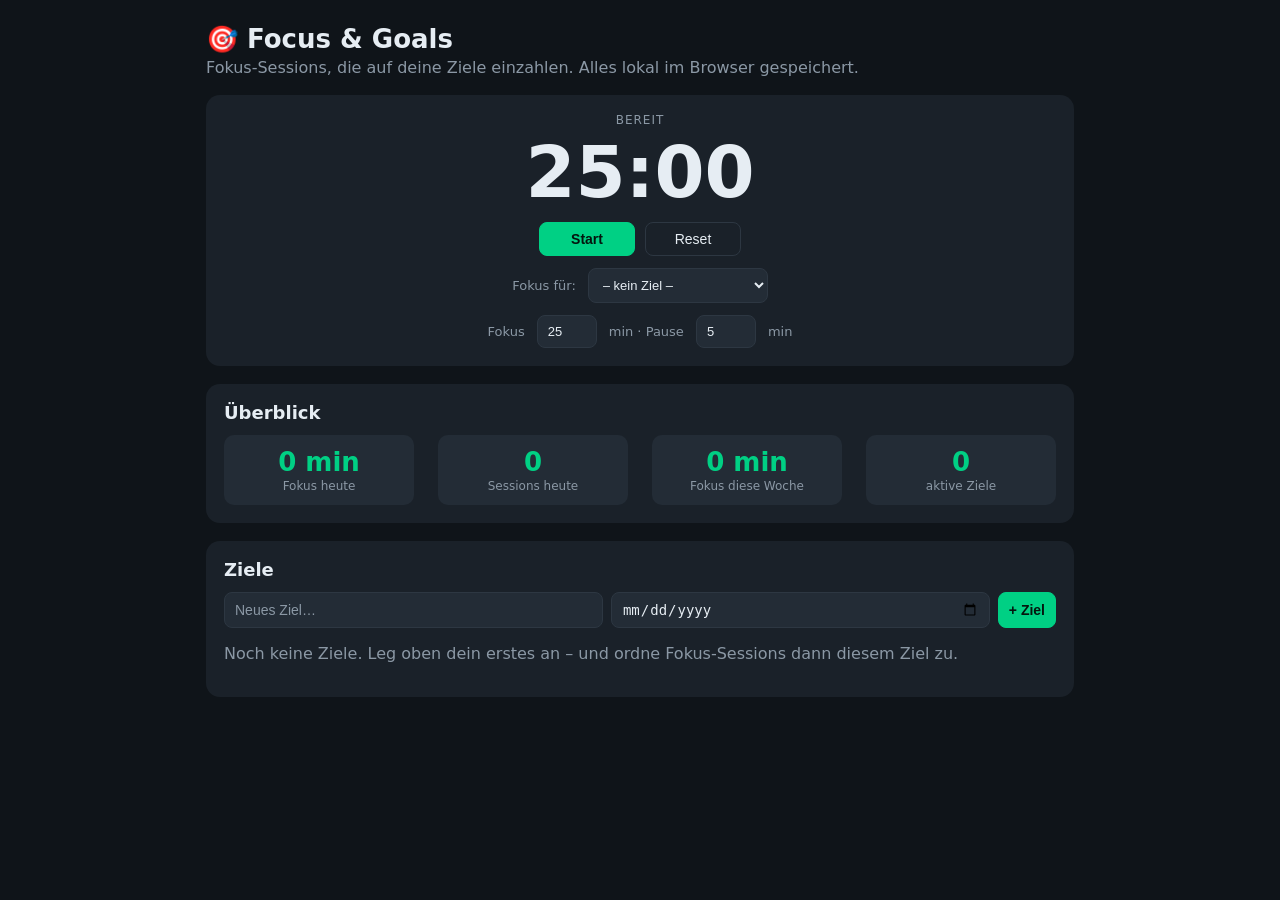
==== vorschau.html @ d1dbfd5f "Focus & Goals v1: Fokus-Timer + Ziele Standalone-Web-App (Vanilla JS, localStorage): - Pomodoro-Foku" ====
<!doctype html>
<html lang="de">
<head>
<meta charset="UTF-8">
<meta name="viewport" content="width=device-width, initial-scale=1.0">
<title>Focus & Goals</title>
<style>
:root {
  --bg: #0f1419;
  --panel: #1a2129;
  --panel2: #232c36;
  --line: #2d3742;
  --text: #e6edf3;
  --muted: #8b98a5;
  --accent: #00d084;
  --accent2: #4aa8ff;
  --warn: #e0b13a;
  --danger: #d65a6e;
}
* { box-sizing: border-box; }
body {
  margin: 0;
  font-family: system-ui, -apple-system, "Segoe UI", Roboto, sans-serif;
  background: var(--bg); color: var(--text);
}
.app { max-width: 900px; margin: 0 auto; padding: 24px 16px 80px; }

header h1 { margin: 0 0 4px; font-size: 26px; }
.sub { color: var(--muted); margin: 0 0 18px; }

section { background: var(--panel); border-radius: 14px; padding: 18px; margin-bottom: 18px; }
h2 { margin: 0 0 12px; font-size: 18px; }
h3 { font-size: 14px; color: var(--muted); margin: 14px 0 6px; }

button, input, select {
  background: var(--panel2); color: var(--text);
  border: 1px solid var(--line); border-radius: 8px; padding: 8px 10px; font-size: 14px;
}
button { cursor: pointer; }
button:hover { border-color: var(--accent); }
button.primary { background: var(--accent); color: #04150e; border-color: var(--accent); font-weight: 600; }
button.ghost { background: transparent; }
button.sm { padding: 4px 8px; font-size: 12px; }
input::placeholder { color: var(--muted); }

/* ---- Focus timer ---- */
.focus { text-align: center; }
.timer-mode { color: var(--muted); text-transform: uppercase; letter-spacing: 1px; font-size: 12px; }
.timer-display { font-size: 72px; font-weight: 700; font-variant-numeric: tabular-nums; line-height: 1.1; margin: 6px 0; }
.timer-display.work { color: var(--accent); }
.timer-display.break { color: var(--accent2); }
.timer-display.idle { color: var(--text); }
.timer-controls { display: flex; gap: 10px; justify-content: center; flex-wrap: wrap; margin: 10px 0 4px; }
.timer-controls button { min-width: 96px; }
.focus-row { display: flex; gap: 12px; justify-content: center; align-items: center; flex-wrap: wrap; margin-top: 12px; color: var(--muted); font-size: 13px; }
.focus-row select, .focus-row input { font-size: 13px; }
.focus-row input.mins { width: 60px; }
.linkgoal select { min-width: 180px; }

.today { display: flex; gap: 24px; flex-wrap: wrap; }
.stat { background: var(--panel2); border-radius: 10px; padding: 12px 16px; flex: 1; min-width: 120px; text-align: center; }
.stat .num { font-size: 26px; font-weight: 700; color: var(--accent); }
.stat .lbl { color: var(--muted); font-size: 12px; margin-top: 2px; }

/* ---- Goals ---- */
.goal { background: var(--panel2); border-radius: 12px; padding: 14px; margin-bottom: 12px; border-left: 4px solid var(--accent); }
.goal.done { opacity: 0.6; }
.goal-head { display: flex; align-items: center; gap: 10px; }
.goal-title { font-size: 16px; font-weight: 600; flex: 1; }
.goal-meta { color: var(--muted); font-size: 12px; }
.goal-actions { display: flex; gap: 6px; flex-wrap: wrap; }
.bar { height: 8px; background: var(--line); border-radius: 5px; overflow: hidden; margin: 10px 0 6px; }
.bar > span { display: block; height: 100%; background: var(--accent); }
.goal-stats { display: flex; gap: 16px; color: var(--muted); font-size: 12px; margin-top: 6px; flex-wrap: wrap; }
.miles { list-style: none; margin: 8px 0 0; padding: 0; }
.miles li { display: flex; align-items: center; gap: 8px; padding: 4px 0; }
.miles li.done span.mt { text-decoration: line-through; color: var(--muted); }
.miles .mt { flex: 1; }
.addrow { display: flex; gap: 8px; flex-wrap: wrap; margin-top: 8px; }
.addrow input { flex: 1; min-width: 140px; }
.due-soon { color: var(--warn); }
.due-over { color: var(--danger); }
.muted { color: var(--muted); }
.flash { animation: flash 0.8s ease 3; }
@keyframes flash { 50% { background: rgba(0,208,132,0.25); } }

</style>
</head>
<body>
<div class="app">
  <header>
    <h1>🎯 Focus &amp; Goals</h1>
    <p class="sub">Fokus-Sessions, die auf deine Ziele einzahlen. Alles lokal im Browser gespeichert.</p>
  </header>
  <section id="focusCard" class="focus"></section>
  <section id="today"></section>
  <section id="goals"></section>
</div>
<script>
/* Focus & Goals – eigenständige App (kein Build/Server nötig, Daten im Browser). */
(function () {
  'use strict'

  // ---------- State ----------
  var KEY = 'focus-goals-v1'
  var state = load()
  function defaults(){ return { settings:{ workMin:25, breakMin:5 }, goals:[], sessions:[] } }
  function load(){
    try{ var r=localStorage.getItem(KEY); if(r){ var s=JSON.parse(r); s.settings=s.settings||{workMin:25,breakMin:5}; s.goals=s.goals||[]; s.sessions=s.sessions||[]; return s } }catch(e){}
    return defaults()
  }
  function save(){ try{ localStorage.setItem(KEY, JSON.stringify(state)) }catch(e){} }
  function uid(){ return Math.random().toString(36).slice(2,9) + (state.sessions.length+state.goals.length) }

  // ---------- Timer-Laufzeit (nicht persistiert) ----------
  var timer = { mode:'idle', remaining:0, running:false, goalId:'', intId:null }

  // ---------- Helpers ----------
  function el(id){ return document.getElementById(id) }
  function esc(s){ return String(s).replace(/[&<>"]/g,function(c){return{'&':'&amp;','<':'&lt;','>':'&gt;','"':'&quot;'}[c]}) }
  function pad(n){ return (n<10?'0':'')+n }
  function fmt(secs){ var m=Math.floor(secs/60), s=secs%60; return pad(m)+':'+pad(s) }
  function startOfWeek(d){ var x=new Date(d); var day=(x.getDay()+6)%7; x.setHours(0,0,0,0); x.setDate(x.getDate()-day); return x.getTime() }
  function isToday(ts){ var d=new Date(); d.setHours(0,0,0,0); return ts>=d.getTime() }
  function isThisWeek(ts){ return ts>=startOfWeek(new Date()) }
  function goalById(id){ return state.goals.find(function(g){return g.id===id}) }

  function goalFocus(goalId){
    var min=0, count=0
    state.sessions.forEach(function(s){ if(s.goalId===goalId){ min+=s.min; count++ } })
    return { min:min, count:count }
  }
  function totalMin(filterFn){ var m=0; state.sessions.forEach(function(s){ if(filterFn(s.ts)) m+=s.min }); return m }
  function sessionsCount(filterFn){ var c=0; state.sessions.forEach(function(s){ if(filterFn(s.ts)) c++ }); return c }
  function goalProgress(g){
    if(g.status==='done') return 100
    if(!g.milestones || !g.milestones.length) return 0
    var done=g.milestones.filter(function(m){return m.done}).length
    return Math.round(done/g.milestones.length*100)
  }
  function humanMin(min){
    if(min<60) return min+' min'
    var h=Math.floor(min/60), m=min%60
    return h+' h'+(m?' '+m+' min':'')
  }

  // ---------- Timer-Logik ----------
  function beep(){
    try{
      var ctx=new (window.AudioContext||window.webkitAudioContext)()
      var o=ctx.createOscillator(), g=ctx.createGain()
      o.connect(g); g.connect(ctx.destination)
      o.type='sine'; o.frequency.value=660; g.gain.value=0.15
      o.start(); o.stop(ctx.currentTime+0.25)
    }catch(e){}
  }
  function tick(){
    if(timer.remaining>0){ timer.remaining--; renderTimer(); return }
    // 0 erreicht
    stopInterval()
    if(timer.mode==='work'){
      logSession()
      beep()
      flash(el('focusCard'))
      timer.mode='break'; timer.remaining=state.settings.breakMin*60; timer.running=false
    } else if(timer.mode==='break'){
      beep()
      timer.mode='idle'; timer.remaining=0; timer.running=false
    }
    renderTimer(); renderToday(); renderGoals(); setTitle()
  }
  function stopInterval(){ if(timer.intId){ clearInterval(timer.intId); timer.intId=null } }
  function startTimer(){
    if(timer.mode==='idle'){ timer.mode='work'; timer.remaining=state.settings.workMin*60 }
    timer.running=true
    stopInterval(); timer.intId=setInterval(tick,1000)
    renderTimer(); setTitle()
  }
  function pauseTimer(){ timer.running=false; stopInterval(); renderTimer(); setTitle() }
  function resetTimer(){ stopInterval(); timer.mode='idle'; timer.remaining=0; timer.running=false; renderTimer(); setTitle() }
  function startBreak(){ timer.mode='break'; timer.remaining=state.settings.breakMin*60; startTimer() }
  function logSession(){
    state.sessions.push({ id:uid(), ts:Date.now(), min:state.settings.workMin, goalId:timer.goalId||'' })
    save()
  }
  function setTitle(){
    if(timer.running && timer.remaining>0){ document.title=fmt(timer.remaining)+' · '+(timer.mode==='work'?'Fokus':'Pause') }
    else document.title='Focus & Goals'
  }
  function flash(node){ if(!node)return; node.classList.remove('flash'); void node.offsetWidth; node.classList.add('flash') }

  // ---------- Rendering ----------
  function render(){ renderTimer(); renderToday(); renderGoals() }

  function renderTimer(){
    var box=el('focusCard')
    var disp = timer.mode==='idle' ? fmt(state.settings.workMin*60) : fmt(timer.remaining)
    var modeLabel = timer.mode==='work' ? 'Fokus läuft' : timer.mode==='break' ? 'Pause' : 'Bereit'
    var activeGoals = state.goals.filter(function(g){return g.status!=='done'})
    var h=''
    h+='<div class="timer-mode">'+esc(modeLabel)+'</div>'
    h+='<div class="timer-display '+timer.mode+'">'+disp+'</div>'
    h+='<div class="timer-controls">'
    if(!timer.running) h+='<button id="tStart" class="primary">'+(timer.mode==='idle'?'Start':'Weiter')+'</button>'
    else h+='<button id="tPause">Pause</button>'
    if(timer.mode==='break' && !timer.running) h+='<button id="tBreak">Pause starten</button>'
    h+='<button id="tReset" class="ghost">Reset</button>'
    h+='</div>'
    h+='<div class="focus-row linkgoal">Fokus für: <select id="tGoal"><option value="">– kein Ziel –</option>'
    activeGoals.forEach(function(g){ h+='<option value="'+g.id+'"'+(g.id===timer.goalId?' selected':'')+'>'+esc(g.title)+'</option>' })
    h+='</select></div>'
    h+='<div class="focus-row">Fokus <input class="mins" id="sWork" type="number" min="1" max="180" value="'+state.settings.workMin+'"> min · '
    h+='Pause <input class="mins" id="sBreak" type="number" min="1" max="60" value="'+state.settings.breakMin+'"> min</div>'
    box.innerHTML=h

    if(el('tStart')) el('tStart').onclick=startTimer
    if(el('tPause')) el('tPause').onclick=pauseTimer
    if(el('tBreak')) el('tBreak').onclick=startBreak
    el('tReset').onclick=resetTimer
    el('tGoal').onchange=function(){ timer.goalId=this.value }
    el('sWork').onchange=function(){ var v=Math.max(1,Math.min(180,+this.value||25)); state.settings.workMin=v; save(); if(timer.mode==='idle')renderTimer() }
    el('sBreak').onchange=function(){ var v=Math.max(1,Math.min(60,+this.value||5)); state.settings.breakMin=v; save() }
  }

  function renderToday(){
    var tMin=totalMin(isToday), tCnt=sessionsCount(isToday), wMin=totalMin(isThisWeek)
    el('today').innerHTML=
      '<h2>Überblick</h2><div class="today">'
      +'<div class="stat"><div class="num">'+humanMin(tMin)+'</div><div class="lbl">Fokus heute</div></div>'
      +'<div class="stat"><div class="num">'+tCnt+'</div><div class="lbl">Sessions heute</div></div>'
      +'<div class="stat"><div class="num">'+humanMin(wMin)+'</div><div class="lbl">Fokus diese Woche</div></div>'
      +'<div class="stat"><div class="num">'+state.goals.filter(function(g){return g.status!=="done"}).length+'</div><div class="lbl">aktive Ziele</div></div>'
      +'</div>'
  }

  function dueLabel(due){
    if(!due) return ''
    var d=new Date(due+'T00:00:00'), now=new Date(); now.setHours(0,0,0,0)
    var days=Math.round((d-now)/86400000)
    var cls = days<0?'due-over' : days<=7?'due-soon' : 'muted'
    var txt = days<0?('überfällig ('+(-days)+' T)') : days===0?'heute fällig' : days===1?'morgen fällig' : ('in '+days+' Tagen')
    return ' · <span class="'+cls+'">📅 '+esc(d.toLocaleDateString('de'))+' ('+txt+')</span>'
  }

  function renderGoals(){
    var box=el('goals')
    var h='<h2>Ziele</h2>'
    // Neues Ziel
    h+='<div class="addrow">'
      +'<input id="ngTitle" placeholder="Neues Ziel…">'
      +'<input id="ngDue" type="date" title="Zieldatum (optional)">'
      +'<button id="ngAdd" class="primary">+ Ziel</button></div>'

    var active=state.goals.filter(function(g){return g.status!=='done'})
    var done=state.goals.filter(function(g){return g.status==='done'})

    if(!state.goals.length) h+='<p class="muted">Noch keine Ziele. Leg oben dein erstes an – und ordne Fokus-Sessions dann diesem Ziel zu.</p>'

    active.forEach(function(g){ h+=goalHtml(g) })
    if(done.length){ h+='<h3>Erledigt</h3>'; done.forEach(function(g){ h+=goalHtml(g) }) }
    box.innerHTML=h

    el('ngAdd').onclick=function(){
      var t=el('ngTitle').value.trim(); if(!t)return
      state.goals.push({ id:uid(), title:t, due:el('ngDue').value||'', color:'', milestones:[], status:'active', created:Date.now() })
      save(); renderGoals(); renderTimer()
    }
    el('ngTitle').onkeydown=function(e){ if(e.key==='Enter') el('ngAdd').click() }

    box.querySelectorAll('[data-act]').forEach(function(btn){
      btn.onclick=function(){ goalAction(btn.getAttribute('data-act'), btn.getAttribute('data-id'), btn) }
    })
    box.querySelectorAll('[data-mtoggle]').forEach(function(cb){
      cb.onclick=function(){ var gid=cb.getAttribute('data-gid'), mid=cb.getAttribute('data-mtoggle')
        var g=goalById(gid), m=g.milestones.find(function(x){return x.id===mid}); m.done=!m.done; save(); renderGoals() }
    })
    box.querySelectorAll('[data-maddbtn]').forEach(function(btn){
      btn.onclick=function(){ addMilestone(btn.getAttribute('data-maddbtn')) }
    })
    box.querySelectorAll('[data-maddinput]').forEach(function(inp){
      inp.onkeydown=function(e){ if(e.key==='Enter') addMilestone(inp.getAttribute('data-maddinput')) }
    })
  }

  function goalHtml(g){
    var p=goalProgress(g), f=goalFocus(g.id)
    var h='<div class="goal'+(g.status==='done'?' done':'')+'">'
    h+='<div class="goal-head"><div class="goal-title">'+esc(g.title)+'</div>'
      +'<div class="goal-actions">'
    if(g.status!=='done') h+='<button class="sm" data-act="complete" data-id="'+g.id+'">✓ erledigt</button>'
    else h+='<button class="sm" data-act="reopen" data-id="'+g.id+'">↺ öffnen</button>'
    h+='<button class="sm ghost" data-act="delete" data-id="'+g.id+'">🗑</button>'
    h+='</div></div>'
    h+='<div class="goal-meta">'+p+'% '+dueLabel(g.due)+'</div>'
    h+='<div class="bar"><span style="width:'+p+'%"></span></div>'
    h+='<div class="goal-stats"><span>⏱ '+humanMin(f.min)+' Fokus</span><span>▶ '+f.count+' Sessions</span></div>'
    // Meilensteine
    if(g.milestones && g.milestones.length){
      h+='<ul class="miles">'
      g.milestones.forEach(function(m){
        h+='<li class="'+(m.done?'done':'')+'"><input type="checkbox" data-gid="'+g.id+'" data-mtoggle="'+m.id+'"'+(m.done?' checked':'')+'><span class="mt">'+esc(m.text)+'</span></li>'
      })
      h+='</ul>'
    }
    if(g.status!=='done'){
      h+='<div class="addrow"><input data-maddinput="'+g.id+'" placeholder="Meilenstein hinzufügen…"><button class="sm" data-maddbtn="'+g.id+'">+ Schritt</button></div>'
    }
    h+='</div>'
    return h
  }

  function addMilestone(gid){
    var inp=document.querySelector('[data-maddinput="'+gid+'"]')
    var t=inp.value.trim(); if(!t)return
    goalById(gid).milestones.push({ id:uid(), text:t, done:false })
    save(); renderGoals()
  }

  function goalAction(act, id, btn){
    var g=goalById(id)
    if(act==='complete'){ g.status='done'; save(); renderGoals(); renderToday(); renderTimer() }
    else if(act==='reopen'){ g.status='active'; save(); renderGoals(); renderToday(); renderTimer() }
    else if(act==='delete'){
      if(confirm('Ziel „'+g.title+'" wirklich löschen? (Fokus-Sessions bleiben erhalten, aber ohne Ziel-Zuordnung.)')){
        state.sessions.forEach(function(s){ if(s.goalId===id) s.goalId='' })
        state.goals=state.goals.filter(function(x){return x.id!==id})
        save(); renderGoals(); renderToday(); renderTimer()
      }
    }
  }

  // ---------- Init ----------
  function init(){ render(); setTitle() }
  init()
})()

</script>
</body>
</html>
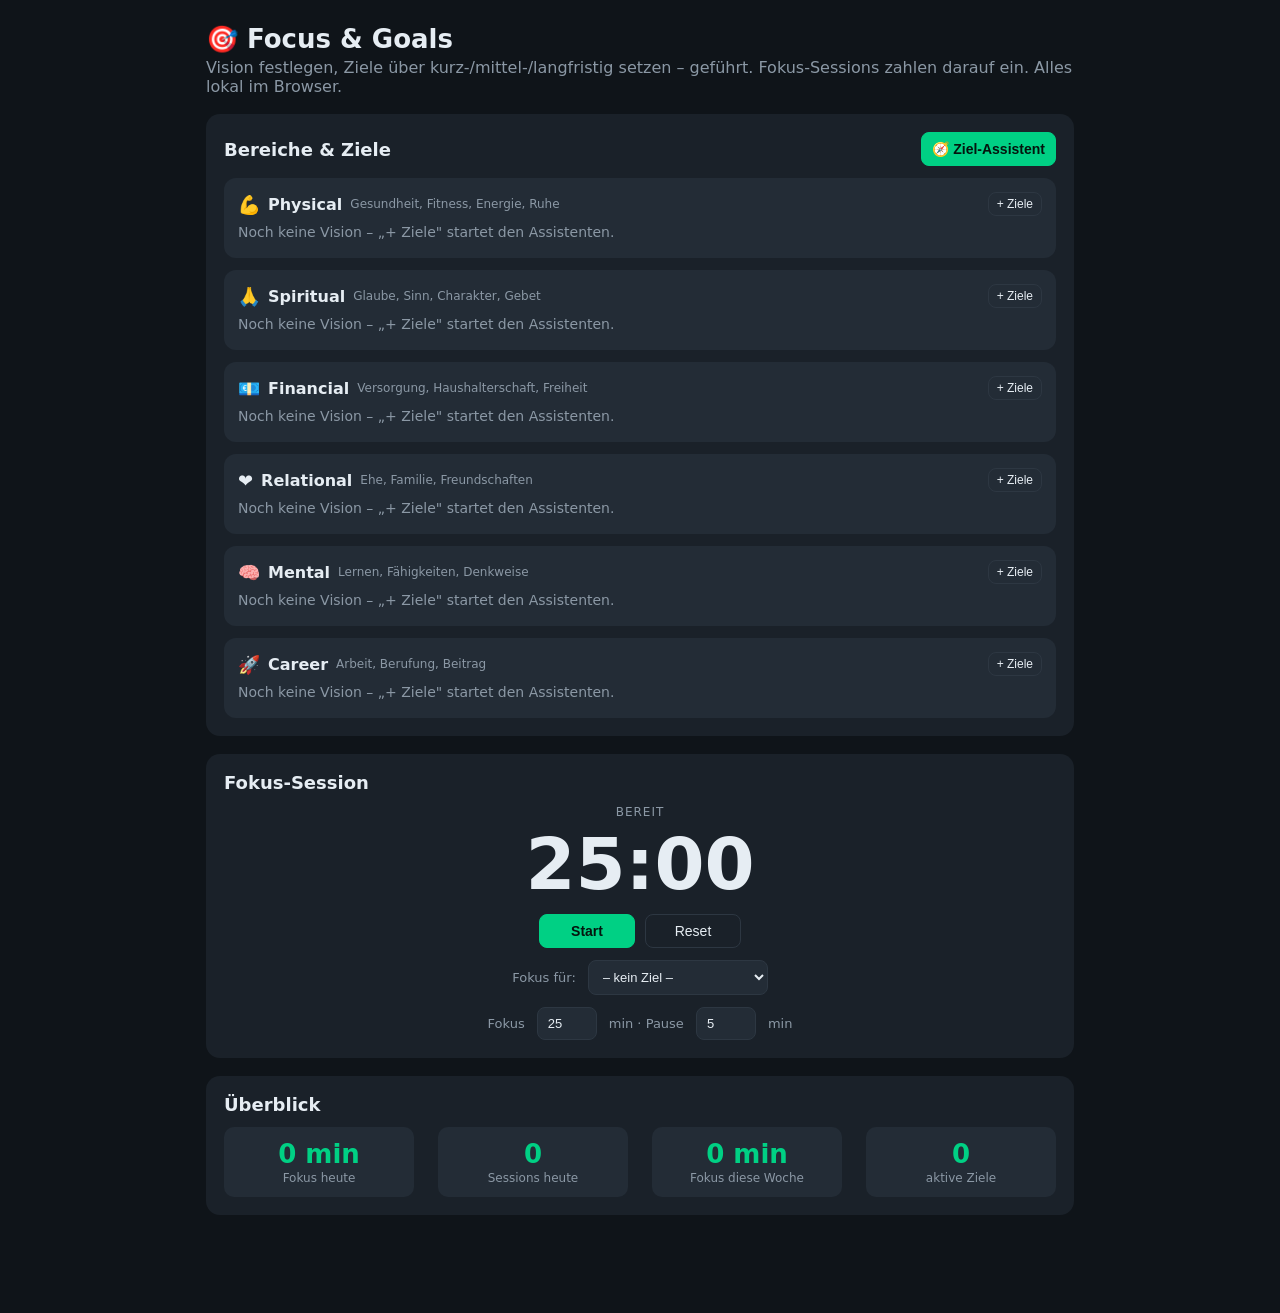
==== commit a4a0626e: "Geführter Ziel-Assistent: Vision -> Ziele über 3 Horizonte Kernredesign nach "FULL FOCUS"-Philosophi" ====
--- a/vorschau.html
+++ b/vorschau.html
@@ -84,253 +84,350 @@
 .flash { animation: flash 0.8s ease 3; }
 @keyframes flash { 50% { background: rgba(0,208,132,0.25); } }
 
+.small { font-size: 12px; }
+textarea { width: 100%; background: var(--panel2); color: var(--text); border: 1px solid var(--line); border-radius: 8px; padding: 10px; font: inherit; resize: vertical; }
+label.fld { display: block; margin: 10px 0; font-size: 13px; color: var(--muted); }
+label.fld input { display: block; width: 100%; margin-top: 4px; }
+
+/* Areas overview */
+.areas-head { display: flex; align-items: center; justify-content: space-between; gap: 10px; }
+.areas-head h2 { margin: 0; }
+.area { background: var(--panel2); border-radius: 12px; padding: 14px; margin-top: 12px; }
+.area-h { display: flex; align-items: center; gap: 8px; flex-wrap: wrap; }
+.ai { font-size: 18px; }
+.vision { margin: 8px 0 4px; font-size: 14px; }
+.hz { margin-top: 10px; }
+.hz-lbl { font-size: 12px; text-transform: uppercase; letter-spacing: .5px; color: var(--accent2); margin-bottom: 4px; }
+.hz-lbl.muted { color: var(--muted); }
+
+.season { background: linear-gradient(135deg, rgba(0,208,132,0.18), rgba(74,168,255,0.12)); border: 1px solid var(--accent); border-radius: 12px; padding: 12px 16px; margin: 12px 0; }
+.season-lbl { color: var(--accent); font-weight: 700; font-size: 13px; }
+.season-goal { font-size: 18px; font-weight: 700; margin: 2px 0; }
+
+.goal { background: var(--panel); border-radius: 10px; padding: 12px; margin-bottom: 8px; border-left: 4px solid var(--line); }
+.goal.season-pri { border-left-color: var(--accent); }
+.goal.done { opacity: 0.55; }
+.goal-head { display: flex; align-items: center; gap: 8px; }
+.goal-title { font-size: 15px; font-weight: 600; flex: 1; }
+.goal-actions { display: flex; gap: 4px; }
+.goal-meta { color: var(--muted); font-size: 12px; margin-top: 4px; display: flex; gap: 8px; flex-wrap: wrap; }
+.bar { height: 7px; background: var(--line); border-radius: 5px; overflow: hidden; margin: 8px 0 4px; }
+.bar > span { display: block; height: 100%; background: var(--accent); }
+.goal-stats { display: flex; gap: 14px; color: var(--muted); font-size: 12px; }
+.miles { list-style: none; margin: 8px 0 0; padding: 0; }
+.miles li { display: flex; align-items: center; gap: 8px; padding: 3px 0; }
+.miles li.done .mt { text-decoration: line-through; color: var(--muted); }
+.miles .mt { flex: 1; }
+.addrow { display: flex; gap: 8px; margin-top: 8px; }
+.addrow input { flex: 1; }
+.due-soon { color: var(--warn); } .due-over { color: var(--danger); }
+
+/* Wizard */
+.wiz-top { display: flex; justify-content: space-between; align-items: center; margin-bottom: 6px; }
+.wiz-prog { color: var(--muted); font-size: 12px; }
+.area-pick { display: grid; grid-template-columns: repeat(auto-fit, minmax(150px,1fr)); gap: 10px; margin-top: 12px; }
+.area-btn { display: flex; flex-direction: column; align-items: flex-start; gap: 2px; padding: 14px; text-align: left; }
+.area-btn .ai { font-size: 22px; }
+.area-btn small { color: var(--muted); font-weight: 400; }
+.wiz-nav { display: flex; justify-content: space-between; gap: 10px; margin-top: 16px; }
+.wiz-nav button:only-child { margin-left: auto; }
+.review { margin: 8px 0 0; padding-left: 18px; line-height: 1.7; }
+
 </style>
 </head>
 <body>
 <div class="app">
   <header>
     <h1>🎯 Focus &amp; Goals</h1>
-    <p class="sub">Fokus-Sessions, die auf deine Ziele einzahlen. Alles lokal im Browser gespeichert.</p>
+    <p class="sub">Vision festlegen, Ziele über kurz-/mittel-/langfristig setzen – geführt. Fokus-Sessions zahlen darauf ein. Alles lokal im Browser.</p>
   </header>
-  <section id="focusCard" class="focus"></section>
-  <section id="today"></section>
-  <section id="goals"></section>
+  <section id="wizard" style="display:none"></section>
+  <section id="areas"></section>
+  <section id="focusCard"></section>
+  <section id="overview"></section>
 </div>
 <script>
-/* Focus & Goals – eigenständige App (kein Build/Server nötig, Daten im Browser). */
+/* Focus & Goals – geführter Ziel-Assistent (Vision → Ziele über 3 Horizonte).
+   Vanilla JS, alles lokal im Browser. */
 (function () {
   'use strict'
 
+  // ---------- Bereiche (aus "FULL FOCUS") ----------
+  var SEED_AREAS = [
+    { id:'physical',  name:'Physical',   desc:'Gesundheit, Fitness, Energie, Ruhe' },
+    { id:'spiritual', name:'Spiritual',  desc:'Glaube, Sinn, Charakter, Gebet' },
+    { id:'financial', name:'Financial',  desc:'Versorgung, Haushalterschaft, Freiheit' },
+    { id:'relational',name:'Relational', desc:'Ehe, Familie, Freundschaften' },
+    { id:'mental',    name:'Mental',     desc:'Lernen, Fähigkeiten, Denkweise' },
+    { id:'career',    name:'Career',     desc:'Arbeit, Berufung, Beitrag' },
+  ]
+  var AREA_ICON = { physical:'💪', spiritual:'🙏', financial:'💶', relational:'❤️', mental:'🧠', career:'🚀' }
+
+  // ---------- Zeithorizonte (Goal = Vision + Timeline) ----------
+  var HORIZONS = [
+    { key:'long',  label:'Langfristig',   span:'~1 Jahr',
+      q:'Dein 1-Jahres-Ziel', hint:'Die Vision mit Zeitachse: Was willst du in rund einem Jahr erreicht haben? Mach es SMART – konkret und messbar.' },
+    { key:'mid',   label:'Mittelfristig', span:'1–3 Monate',
+      q:'Dein 1–3-Monats-Ziel', hint:'Welcher Meilenstein in 1–3 Monaten bringt dich dem Jahresziel spürbar näher?' },
+    { key:'short', label:'Kurzfristig',   span:'1–2 Wochen',
+      q:'Dein 1–2-Wochen-Ziel', hint:'Was ist der nächste konkrete Schritt für die nächsten 1–2 Wochen?' },
+  ]
+  function horizon(key){ return HORIZONS.find(function(h){return h.key===key}) }
+
   // ---------- State ----------
-  var KEY = 'focus-goals-v1'
+  var KEY = 'focus-goals-v2'
   var state = load()
-  function defaults(){ return { settings:{ workMin:25, breakMin:5 }, goals:[], sessions:[] } }
+  function defaults(){
+    return { settings:{workMin:25,breakMin:5}, areas:SEED_AREAS.map(function(a){return {id:a.id,name:a.name,desc:a.desc,vision:''}}), goals:[], sessions:[] }
+  }
   function load(){
-    try{ var r=localStorage.getItem(KEY); if(r){ var s=JSON.parse(r); s.settings=s.settings||{workMin:25,breakMin:5}; s.goals=s.goals||[]; s.sessions=s.sessions||[]; return s } }catch(e){}
+    try{ var r=localStorage.getItem(KEY); if(r){ var s=JSON.parse(r); s.settings=s.settings||{workMin:25,breakMin:5}; s.areas=s.areas||defaults().areas; s.goals=s.goals||[]; s.sessions=s.sessions||[]; return s } }catch(e){}
     return defaults()
   }
   function save(){ try{ localStorage.setItem(KEY, JSON.stringify(state)) }catch(e){} }
-  function uid(){ return Math.random().toString(36).slice(2,9) + (state.sessions.length+state.goals.length) }
-
-  // ---------- Timer-Laufzeit (nicht persistiert) ----------
+  function uid(){ return Math.random().toString(36).slice(2,9)+(state.goals.length+state.sessions.length) }
+
+  // ---------- UI-Runtime (nicht persistiert) ----------
   var timer = { mode:'idle', remaining:0, running:false, goalId:'', intId:null }
+  var wiz = { open:false, step:0, areaId:'', draft:null }
+  var WSTEPS = ['area','vision','long','mid','short','done']
 
   // ---------- Helpers ----------
   function el(id){ return document.getElementById(id) }
   function esc(s){ return String(s).replace(/[&<>"]/g,function(c){return{'&':'&amp;','<':'&lt;','>':'&gt;','"':'&quot;'}[c]}) }
   function pad(n){ return (n<10?'0':'')+n }
-  function fmt(secs){ var m=Math.floor(secs/60), s=secs%60; return pad(m)+':'+pad(s) }
+  function fmt(secs){ return pad(Math.floor(secs/60))+':'+pad(secs%60) }
+  function ymd(d){ return d.getFullYear()+'-'+pad(d.getMonth()+1)+'-'+pad(d.getDate()) }
+  function addDays(n){ var d=new Date(); d.setDate(d.getDate()+n); return ymd(d) }
+  function addMonths(n){ var d=new Date(); d.setMonth(d.getMonth()+n); return ymd(d) }
+  function addYears(n){ var d=new Date(); d.setFullYear(d.getFullYear()+n); return ymd(d) }
+  function defDeadline(key){ return key==='long'?addYears(1):key==='mid'?addMonths(2):addDays(14) }
   function startOfWeek(d){ var x=new Date(d); var day=(x.getDay()+6)%7; x.setHours(0,0,0,0); x.setDate(x.getDate()-day); return x.getTime() }
   function isToday(ts){ var d=new Date(); d.setHours(0,0,0,0); return ts>=d.getTime() }
   function isThisWeek(ts){ return ts>=startOfWeek(new Date()) }
+  function areaById(id){ return state.areas.find(function(a){return a.id===id}) }
   function goalById(id){ return state.goals.find(function(g){return g.id===id}) }
-
-  function goalFocus(goalId){
-    var min=0, count=0
-    state.sessions.forEach(function(s){ if(s.goalId===goalId){ min+=s.min; count++ } })
-    return { min:min, count:count }
-  }
-  function totalMin(filterFn){ var m=0; state.sessions.forEach(function(s){ if(filterFn(s.ts)) m+=s.min }); return m }
-  function sessionsCount(filterFn){ var c=0; state.sessions.forEach(function(s){ if(filterFn(s.ts)) c++ }); return c }
-  function goalProgress(g){
-    if(g.status==='done') return 100
-    if(!g.milestones || !g.milestones.length) return 0
-    var done=g.milestones.filter(function(m){return m.done}).length
-    return Math.round(done/g.milestones.length*100)
-  }
-  function humanMin(min){
-    if(min<60) return min+' min'
-    var h=Math.floor(min/60), m=min%60
-    return h+' h'+(m?' '+m+' min':'')
-  }
-
-  // ---------- Timer-Logik ----------
-  function beep(){
-    try{
-      var ctx=new (window.AudioContext||window.webkitAudioContext)()
-      var o=ctx.createOscillator(), g=ctx.createGain()
-      o.connect(g); g.connect(ctx.destination)
-      o.type='sine'; o.frequency.value=660; g.gain.value=0.15
-      o.start(); o.stop(ctx.currentTime+0.25)
-    }catch(e){}
-  }
+  function goalsOfArea(id){ return state.goals.filter(function(g){return g.areaId===id}) }
+  function goalFocus(id){ var min=0,c=0; state.sessions.forEach(function(s){ if(s.goalId===id){min+=s.min;c++} }); return {min:min,count:c} }
+  function totalMin(f){ var m=0; state.sessions.forEach(function(s){ if(f(s.ts)) m+=s.min }); return m }
+  function sessCount(f){ var c=0; state.sessions.forEach(function(s){ if(f(s.ts)) c++ }); return c }
+  function humanMin(min){ if(min<60)return min+' min'; var h=Math.floor(min/60),m=min%60; return h+' h'+(m?' '+m+' min':'') }
+  function goalProgress(g){ if(g.status==='done')return 100; if(!g.milestones||!g.milestones.length)return 0; return Math.round(g.milestones.filter(function(m){return m.done}).length/g.milestones.length*100) }
+  function seasonGoal(){ return state.goals.find(function(g){return g.seasonPriority && g.status!=='done'}) }
+
+  // ---------- Timer ----------
+  function beep(){ try{ var c=new (window.AudioContext||window.webkitAudioContext)(),o=c.createOscillator(),g=c.createGain(); o.connect(g);g.connect(c.destination); o.type='sine';o.frequency.value=660;g.gain.value=0.15;o.start();o.stop(c.currentTime+0.25) }catch(e){} }
+  function stopInt(){ if(timer.intId){clearInterval(timer.intId);timer.intId=null} }
   function tick(){
     if(timer.remaining>0){ timer.remaining--; renderTimer(); return }
-    // 0 erreicht
-    stopInterval()
-    if(timer.mode==='work'){
-      logSession()
-      beep()
-      flash(el('focusCard'))
-      timer.mode='break'; timer.remaining=state.settings.breakMin*60; timer.running=false
-    } else if(timer.mode==='break'){
-      beep()
-      timer.mode='idle'; timer.remaining=0; timer.running=false
-    }
-    renderTimer(); renderToday(); renderGoals(); setTitle()
-  }
-  function stopInterval(){ if(timer.intId){ clearInterval(timer.intId); timer.intId=null } }
-  function startTimer(){
-    if(timer.mode==='idle'){ timer.mode='work'; timer.remaining=state.settings.workMin*60 }
-    timer.running=true
-    stopInterval(); timer.intId=setInterval(tick,1000)
-    renderTimer(); setTitle()
-  }
-  function pauseTimer(){ timer.running=false; stopInterval(); renderTimer(); setTitle() }
-  function resetTimer(){ stopInterval(); timer.mode='idle'; timer.remaining=0; timer.running=false; renderTimer(); setTitle() }
+    stopInt()
+    if(timer.mode==='work'){ logSession(); beep(); flash(el('focusCard')); timer.mode='break'; timer.remaining=state.settings.breakMin*60; timer.running=false }
+    else if(timer.mode==='break'){ beep(); timer.mode='idle'; timer.remaining=0; timer.running=false }
+    renderTimer(); renderOverview(); renderAreas(); setTitle()
+  }
+  function startTimer(){ if(timer.mode==='idle'){timer.mode='work';timer.remaining=state.settings.workMin*60} timer.running=true; stopInt(); timer.intId=setInterval(tick,1000); renderTimer(); setTitle() }
+  function pauseTimer(){ timer.running=false; stopInt(); renderTimer(); setTitle() }
+  function resetTimer(){ stopInt(); timer.mode='idle'; timer.remaining=0; timer.running=false; renderTimer(); setTitle() }
   function startBreak(){ timer.mode='break'; timer.remaining=state.settings.breakMin*60; startTimer() }
-  function logSession(){
-    state.sessions.push({ id:uid(), ts:Date.now(), min:state.settings.workMin, goalId:timer.goalId||'' })
-    save()
-  }
-  function setTitle(){
-    if(timer.running && timer.remaining>0){ document.title=fmt(timer.remaining)+' · '+(timer.mode==='work'?'Fokus':'Pause') }
-    else document.title='Focus & Goals'
-  }
-  function flash(node){ if(!node)return; node.classList.remove('flash'); void node.offsetWidth; node.classList.add('flash') }
-
-  // ---------- Rendering ----------
-  function render(){ renderTimer(); renderToday(); renderGoals() }
-
+  function logSession(){ state.sessions.push({id:uid(),ts:Date.now(),min:state.settings.workMin,goalId:timer.goalId||''}); save() }
+  function setTitle(){ document.title = (timer.running&&timer.remaining>0) ? fmt(timer.remaining)+' · '+(timer.mode==='work'?'Fokus':'Pause') : 'Focus & Goals' }
+  function flash(n){ if(!n)return; n.classList.remove('flash'); void n.offsetWidth; n.classList.add('flash') }
+
+  // ---------- Render: Timer + Overview ----------
   function renderTimer(){
-    var box=el('focusCard')
-    var disp = timer.mode==='idle' ? fmt(state.settings.workMin*60) : fmt(timer.remaining)
-    var modeLabel = timer.mode==='work' ? 'Fokus läuft' : timer.mode==='break' ? 'Pause' : 'Bereit'
-    var activeGoals = state.goals.filter(function(g){return g.status!=='done'})
-    var h=''
-    h+='<div class="timer-mode">'+esc(modeLabel)+'</div>'
-    h+='<div class="timer-display '+timer.mode+'">'+disp+'</div>'
+    var disp = timer.mode==='idle'?fmt(state.settings.workMin*60):fmt(timer.remaining)
+    var modeLabel = timer.mode==='work'?'Fokus läuft':timer.mode==='break'?'Pause':'Bereit'
+    var active = state.goals.filter(function(g){return g.status!=='done'})
+    var h='<h2>Fokus-Session</h2>'
+    h+='<div class="focus"><div class="timer-mode">'+esc(modeLabel)+'</div><div class="timer-display '+timer.mode+'">'+disp+'</div>'
     h+='<div class="timer-controls">'
-    if(!timer.running) h+='<button id="tStart" class="primary">'+(timer.mode==='idle'?'Start':'Weiter')+'</button>'
-    else h+='<button id="tPause">Pause</button>'
-    if(timer.mode==='break' && !timer.running) h+='<button id="tBreak">Pause starten</button>'
-    h+='<button id="tReset" class="ghost">Reset</button>'
-    h+='</div>'
+    h+= !timer.running ? '<button id="tStart" class="primary">'+(timer.mode==='idle'?'Start':'Weiter')+'</button>' : '<button id="tPause">Pause</button>'
+    if(timer.mode==='break'&&!timer.running) h+='<button id="tBreak">Pause starten</button>'
+    h+='<button id="tReset" class="ghost">Reset</button></div>'
     h+='<div class="focus-row linkgoal">Fokus für: <select id="tGoal"><option value="">– kein Ziel –</option>'
-    activeGoals.forEach(function(g){ h+='<option value="'+g.id+'"'+(g.id===timer.goalId?' selected':'')+'>'+esc(g.title)+'</option>' })
+    active.forEach(function(g){ var a=areaById(g.areaId); h+='<option value="'+g.id+'"'+(g.id===timer.goalId?' selected':'')+'>'+esc((a?a.name+': ':'')+g.title)+'</option>' })
     h+='</select></div>'
-    h+='<div class="focus-row">Fokus <input class="mins" id="sWork" type="number" min="1" max="180" value="'+state.settings.workMin+'"> min · '
-    h+='Pause <input class="mins" id="sBreak" type="number" min="1" max="60" value="'+state.settings.breakMin+'"> min</div>'
-    box.innerHTML=h
-
-    if(el('tStart')) el('tStart').onclick=startTimer
-    if(el('tPause')) el('tPause').onclick=pauseTimer
-    if(el('tBreak')) el('tBreak').onclick=startBreak
+    h+='<div class="focus-row">Fokus <input class="mins" id="sWork" type="number" min="1" max="180" value="'+state.settings.workMin+'"> min · Pause <input class="mins" id="sBreak" type="number" min="1" max="60" value="'+state.settings.breakMin+'"> min</div></div>'
+    el('focusCard').innerHTML=h
+    if(el('tStart'))el('tStart').onclick=startTimer
+    if(el('tPause'))el('tPause').onclick=pauseTimer
+    if(el('tBreak'))el('tBreak').onclick=startBreak
     el('tReset').onclick=resetTimer
     el('tGoal').onchange=function(){ timer.goalId=this.value }
-    el('sWork').onchange=function(){ var v=Math.max(1,Math.min(180,+this.value||25)); state.settings.workMin=v; save(); if(timer.mode==='idle')renderTimer() }
-    el('sBreak').onchange=function(){ var v=Math.max(1,Math.min(60,+this.value||5)); state.settings.breakMin=v; save() }
-  }
-
-  function renderToday(){
-    var tMin=totalMin(isToday), tCnt=sessionsCount(isToday), wMin=totalMin(isThisWeek)
-    el('today').innerHTML=
-      '<h2>Überblick</h2><div class="today">'
-      +'<div class="stat"><div class="num">'+humanMin(tMin)+'</div><div class="lbl">Fokus heute</div></div>'
-      +'<div class="stat"><div class="num">'+tCnt+'</div><div class="lbl">Sessions heute</div></div>'
-      +'<div class="stat"><div class="num">'+humanMin(wMin)+'</div><div class="lbl">Fokus diese Woche</div></div>'
-      +'<div class="stat"><div class="num">'+state.goals.filter(function(g){return g.status!=="done"}).length+'</div><div class="lbl">aktive Ziele</div></div>'
-      +'</div>'
+    el('sWork').onchange=function(){ state.settings.workMin=Math.max(1,Math.min(180,+this.value||25)); save(); if(timer.mode==='idle')renderTimer() }
+    el('sBreak').onchange=function(){ state.settings.breakMin=Math.max(1,Math.min(60,+this.value||5)); save() }
+  }
+
+  function renderOverview(){
+    el('overview').innerHTML='<h2>Überblick</h2><div class="today">'
+      +'<div class="stat"><div class="num">'+humanMin(totalMin(isToday))+'</div><div class="lbl">Fokus heute</div></div>'
+      +'<div class="stat"><div class="num">'+sessCount(isToday)+'</div><div class="lbl">Sessions heute</div></div>'
+      +'<div class="stat"><div class="num">'+humanMin(totalMin(isThisWeek))+'</div><div class="lbl">Fokus diese Woche</div></div>'
+      +'<div class="stat"><div class="num">'+state.goals.filter(function(g){return g.status!=="done"}).length+'</div><div class="lbl">aktive Ziele</div></div></div>'
   }
 
   function dueLabel(due){
-    if(!due) return ''
-    var d=new Date(due+'T00:00:00'), now=new Date(); now.setHours(0,0,0,0)
+    if(!due)return ''
+    var d=new Date(due+'T00:00:00'),now=new Date();now.setHours(0,0,0,0)
     var days=Math.round((d-now)/86400000)
-    var cls = days<0?'due-over' : days<=7?'due-soon' : 'muted'
-    var txt = days<0?('überfällig ('+(-days)+' T)') : days===0?'heute fällig' : days===1?'morgen fällig' : ('in '+days+' Tagen')
-    return ' · <span class="'+cls+'">📅 '+esc(d.toLocaleDateString('de'))+' ('+txt+')</span>'
-  }
-
-  function renderGoals(){
-    var box=el('goals')
-    var h='<h2>Ziele</h2>'
-    // Neues Ziel
-    h+='<div class="addrow">'
-      +'<input id="ngTitle" placeholder="Neues Ziel…">'
-      +'<input id="ngDue" type="date" title="Zieldatum (optional)">'
-      +'<button id="ngAdd" class="primary">+ Ziel</button></div>'
-
-    var active=state.goals.filter(function(g){return g.status!=='done'})
-    var done=state.goals.filter(function(g){return g.status==='done'})
-
-    if(!state.goals.length) h+='<p class="muted">Noch keine Ziele. Leg oben dein erstes an – und ordne Fokus-Sessions dann diesem Ziel zu.</p>'
-
-    active.forEach(function(g){ h+=goalHtml(g) })
-    if(done.length){ h+='<h3>Erledigt</h3>'; done.forEach(function(g){ h+=goalHtml(g) }) }
+    var cls=days<0?'due-over':days<=7?'due-soon':'muted'
+    var txt=days<0?('überfällig ('+(-days)+' T)'):days===0?'heute fällig':days===1?'morgen fällig':('in '+days+' Tagen')
+    return '<span class="'+cls+'">📅 '+esc(d.toLocaleDateString('de'))+' · '+txt+'</span>'
+  }
+
+  // ---------- Render: Ziel-Assistent (Wizard) ----------
+  function startWizard(areaId){
+    wiz.open=true; wiz.step=areaId?1:0; wiz.areaId=areaId||''
+    var a=areaId?areaById(areaId):null
+    wiz.draft={ vision:a?a.vision:'', long:{title:'',measurable:'',deadline:''}, mid:{title:'',measurable:'',deadline:''}, short:{title:'',measurable:'',deadline:''} }
+    renderWizard(); window.scrollTo(0,0)
+  }
+  function closeWizard(){ wiz.open=false; renderWizard(); renderAreas() }
+  function commitWizard(){
+    var a=areaById(wiz.areaId); if(a) a.vision=wiz.draft.vision.trim()
+    ;['long','mid','short'].forEach(function(k){
+      var d=wiz.draft[k]; if(d.title && d.title.trim()){
+        state.goals.push({ id:uid(), areaId:wiz.areaId, horizon:k, title:d.title.trim(), measurable:(d.measurable||'').trim(), deadline:d.deadline||defDeadline(k), why:'', milestones:[], status:'active', seasonPriority:false, created:Date.now() })
+      }
+    })
+    save(); wiz.open=false; renderWizard(); renderAreas(); renderTimer(); renderOverview()
+  }
+
+  function renderWizard(){
+    var box=el('wizard')
+    if(!wiz.open){ box.innerHTML=''; box.style.display='none'; return }
+    box.style.display='block'
+    var step=WSTEPS[wiz.step]
+    var h='<div class="wiz">'
+    h+='<div class="wiz-top"><span class="wiz-prog">Schritt '+(wiz.step+1)+' / '+WSTEPS.length+'</span><button id="wClose" class="sm ghost">✕ schließen</button></div>'
+
+    if(step==='area'){
+      h+='<h2>🧭 Ziel-Assistent</h2><p class="muted">In welchem Lebensbereich willst du Ziele setzen? Du gehst danach Schritt für Schritt durch: Vision → Langfristig → Mittel → Kurzfristig.</p>'
+      h+='<div class="area-pick">'
+      state.areas.forEach(function(a){ h+='<button class="area-btn" data-pick="'+a.id+'"><span class="ai">'+(AREA_ICON[a.id]||'🎯')+'</span><b>'+esc(a.name)+'</b><small>'+esc(a.desc)+'</small></button>' })
+      h+='</div>'
+    } else if(step==='vision'){
+      var a=areaById(wiz.areaId)
+      h+='<h2>'+(AREA_ICON[a.id]||'🎯')+' Vision · '+esc(a.name)+'</h2>'
+      h+='<p class="muted">Deine <b>Vision</b> ist das längerfristige, gewünschte Ergebnis – wohin willst du in „'+esc(a.name)+'"? Noch ohne Datum, ruhig groß denken.</p>'
+      h+='<textarea id="wVision" rows="4" placeholder="z. B. „Ich bin körperlich stark, energiegeladen und gesund – ein Vorbild für meine Familie.">'+esc(wiz.draft.vision)+'</textarea>'
+    } else if(step==='long'||step==='mid'||step==='short'){
+      var hz=horizon(step), d=wiz.draft[step]
+      if(!d.deadline) d.deadline=defDeadline(step)
+      h+='<h2>'+esc(hz.label)+' · '+esc(hz.span)+'</h2>'
+      h+='<p class="muted"><b>Goal = Vision mit Zeitachse.</b> '+esc(hz.hint)+'</p>'
+      h+='<label class="fld">Ziel<input id="wTitle" placeholder="'+esc(hz.q)+'…" value="'+esc(d.title)+'"></label>'
+      h+='<label class="fld">Messbar (woran erkennst du, dass es erreicht ist?)<input id="wMeas" placeholder="z. B. 5 kg abgenommen / 8.000 € getilgt" value="'+esc(d.measurable)+'"></label>'
+      h+='<label class="fld">Deadline<input id="wDue" type="date" value="'+esc(d.deadline)+'"></label>'
+      h+='<p class="muted small">Optional – leer lassen und „Weiter", wenn dieser Horizont (noch) nicht dran ist.</p>'
+    } else if(step==='done'){
+      var a2=areaById(wiz.areaId)
+      h+='<h2>✓ Fertig · '+esc(a2.name)+'</h2><p class="muted">Das wird gespeichert:</p><ul class="review">'
+      h+='<li><b>Vision:</b> '+(wiz.draft.vision.trim()?esc(wiz.draft.vision.trim()):'<span class="muted">—</span>')+'</li>'
+      ;['long','mid','short'].forEach(function(k){ var d=wiz.draft[k]; if(d.title&&d.title.trim()){ var hz=horizon(k); h+='<li><b>'+esc(hz.label)+':</b> '+esc(d.title.trim())+(d.measurable?' · <span class="muted">'+esc(d.measurable)+'</span>':'')+' · '+esc(d.deadline||'')+'</li>' } })
+      h+='</ul>'
+    }
+
+    // Navigation
+    h+='<div class="wiz-nav">'
+    if(wiz.step>0 && step!=='area') h+='<button id="wBack" class="ghost">← Zurück</button>'
+    if(step==='done') h+='<button id="wSave" class="primary">Speichern</button>'
+    else if(step!=='area') h+='<button id="wNext" class="primary">Weiter →</button>'
+    h+='</div></div>'
     box.innerHTML=h
 
-    el('ngAdd').onclick=function(){
-      var t=el('ngTitle').value.trim(); if(!t)return
-      state.goals.push({ id:uid(), title:t, due:el('ngDue').value||'', color:'', milestones:[], status:'active', created:Date.now() })
-      save(); renderGoals(); renderTimer()
+    if(el('wClose'))el('wClose').onclick=closeWizard
+    box.querySelectorAll('[data-pick]').forEach(function(b){ b.onclick=function(){ wiz.areaId=b.getAttribute('data-pick'); var ar=areaById(wiz.areaId); wiz.draft.vision=ar.vision||''; wiz.step=1; renderWizard() } })
+    if(el('wBack'))el('wBack').onclick=function(){ readStep(); wiz.step--; renderWizard() }
+    if(el('wNext'))el('wNext').onclick=function(){ readStep(); wiz.step++; renderWizard() }
+    if(el('wSave'))el('wSave').onclick=function(){ commitWizard() }
+  }
+  function readStep(){
+    var step=WSTEPS[wiz.step]
+    if(step==='vision' && el('wVision')) wiz.draft.vision=el('wVision').value
+    else if((step==='long'||step==='mid'||step==='short')){
+      if(el('wTitle')) wiz.draft[step].title=el('wTitle').value
+      if(el('wMeas')) wiz.draft[step].measurable=el('wMeas').value
+      if(el('wDue')) wiz.draft[step].deadline=el('wDue').value
     }
-    el('ngTitle').onkeydown=function(e){ if(e.key==='Enter') el('ngAdd').click() }
-
-    box.querySelectorAll('[data-act]').forEach(function(btn){
-      btn.onclick=function(){ goalAction(btn.getAttribute('data-act'), btn.getAttribute('data-id'), btn) }
+  }
+
+  // ---------- Render: Bereiche & Ziele ----------
+  function renderAreas(){
+    var box=el('areas')
+    var h='<div class="areas-head"><h2>Bereiche & Ziele</h2><button id="startWiz" class="primary">🧭 Ziel-Assistent</button></div>'
+
+    var sg=seasonGoal()
+    if(sg){ var sa=areaById(sg.areaId)
+      h+='<div class="season"><div class="season-lbl">★ Diese Saison – die eine Sache</div><div class="season-goal">'+esc((sa?sa.name+': ':'')+sg.title)+'</div><div class="muted small">Alles andere wartet seinen Turn.</div></div>'
+    }
+
+    state.areas.forEach(function(a){
+      var goals=goalsOfArea(a.id)
+      h+='<div class="area"><div class="area-h"><span class="ai">'+(AREA_ICON[a.id]||'🎯')+'</span><b>'+esc(a.name)+'</b> <span class="muted small">'+esc(a.desc)+'</span>'
+        +'<button class="sm ghost" data-wiz="'+a.id+'" style="margin-left:auto">+ Ziele</button></div>'
+      if(a.vision) h+='<div class="vision">🌅 <b>Vision:</b> '+esc(a.vision)+'</div>'
+      else h+='<div class="vision muted">Noch keine Vision – „+ Ziele" startet den Assistenten.</div>'
+
+      var active=goals.filter(function(g){return g.status!=='done'})
+      var done=goals.filter(function(g){return g.status==='done'})
+      HORIZONS.forEach(function(hz){
+        var list=active.filter(function(g){return g.horizon===hz.key})
+        if(!list.length) return
+        h+='<div class="hz"><div class="hz-lbl">'+esc(hz.label)+' <span class="muted">· '+esc(hz.span)+'</span></div>'
+        list.forEach(function(g){ h+=goalHtml(g) })
+        h+='</div>'
+      })
+      if(done.length){ h+='<div class="hz"><div class="hz-lbl muted">Erledigt</div>'; done.forEach(function(g){ h+=goalHtml(g) }); h+='</div>' }
+      h+='</div>'
     })
-    box.querySelectorAll('[data-mtoggle]').forEach(function(cb){
-      cb.onclick=function(){ var gid=cb.getAttribute('data-gid'), mid=cb.getAttribute('data-mtoggle')
-        var g=goalById(gid), m=g.milestones.find(function(x){return x.id===mid}); m.done=!m.done; save(); renderGoals() }
-    })
-    box.querySelectorAll('[data-maddbtn]').forEach(function(btn){
-      btn.onclick=function(){ addMilestone(btn.getAttribute('data-maddbtn')) }
-    })
-    box.querySelectorAll('[data-maddinput]').forEach(function(inp){
-      inp.onkeydown=function(e){ if(e.key==='Enter') addMilestone(inp.getAttribute('data-maddinput')) }
-    })
+    box.innerHTML=h
+
+    el('startWiz').onclick=function(){ startWizard('') }
+    box.querySelectorAll('[data-wiz]').forEach(function(b){ b.onclick=function(){ startWizard(b.getAttribute('data-wiz')) } })
+    bindGoalEvents(box)
   }
 
   function goalHtml(g){
     var p=goalProgress(g), f=goalFocus(g.id)
-    var h='<div class="goal'+(g.status==='done'?' done':'')+'">'
-    h+='<div class="goal-head"><div class="goal-title">'+esc(g.title)+'</div>'
-      +'<div class="goal-actions">'
-    if(g.status!=='done') h+='<button class="sm" data-act="complete" data-id="'+g.id+'">✓ erledigt</button>'
-    else h+='<button class="sm" data-act="reopen" data-id="'+g.id+'">↺ öffnen</button>'
-    h+='<button class="sm ghost" data-act="delete" data-id="'+g.id+'">🗑</button>'
-    h+='</div></div>'
-    h+='<div class="goal-meta">'+p+'% '+dueLabel(g.due)+'</div>'
+    var h='<div class="goal'+(g.status==='done'?' done':'')+(g.seasonPriority?' season-pri':'')+'">'
+    h+='<div class="goal-head"><div class="goal-title">'+esc(g.title)+'</div><div class="goal-actions">'
+    if(g.status!=='done'){
+      h+='<button class="sm ghost" data-act="season" data-id="'+g.id+'" title="Als Saison-Priorität">'+(g.seasonPriority?'★':'☆')+'</button>'
+      h+='<button class="sm" data-act="complete" data-id="'+g.id+'">✓</button>'
+    } else h+='<button class="sm" data-act="reopen" data-id="'+g.id+'">↺</button>'
+    h+='<button class="sm ghost" data-act="delete" data-id="'+g.id+'">🗑</button></div></div>'
+    var meta=[]
+    if(g.measurable) meta.push('🎯 '+esc(g.measurable))
+    if(g.deadline) meta.push(dueLabel(g.deadline))
+    meta.push(p+'%')
+    h+='<div class="goal-meta">'+meta.join(' · ')+'</div>'
     h+='<div class="bar"><span style="width:'+p+'%"></span></div>'
-    h+='<div class="goal-stats"><span>⏱ '+humanMin(f.min)+' Fokus</span><span>▶ '+f.count+' Sessions</span></div>'
-    // Meilensteine
-    if(g.milestones && g.milestones.length){
-      h+='<ul class="miles">'
-      g.milestones.forEach(function(m){
-        h+='<li class="'+(m.done?'done':'')+'"><input type="checkbox" data-gid="'+g.id+'" data-mtoggle="'+m.id+'"'+(m.done?' checked':'')+'><span class="mt">'+esc(m.text)+'</span></li>'
-      })
-      h+='</ul>'
-    }
-    if(g.status!=='done'){
-      h+='<div class="addrow"><input data-maddinput="'+g.id+'" placeholder="Meilenstein hinzufügen…"><button class="sm" data-maddbtn="'+g.id+'">+ Schritt</button></div>'
-    }
+    h+='<div class="goal-stats"><span>⏱ '+humanMin(f.min)+'</span><span>▶ '+f.count+' Sessions</span></div>'
+    if(g.milestones&&g.milestones.length){ h+='<ul class="miles">'; g.milestones.forEach(function(m){ h+='<li class="'+(m.done?'done':'')+'"><input type="checkbox" data-gid="'+g.id+'" data-mt="'+m.id+'"'+(m.done?' checked':'')+'><span class="mt">'+esc(m.text)+'</span></li>' }); h+='</ul>' }
+    if(g.status!=='done') h+='<div class="addrow"><input data-madd="'+g.id+'" placeholder="Schritt/Meilenstein…"><button class="sm" data-maddb="'+g.id+'">+</button></div>'
     h+='</div>'
     return h
   }
 
-  function addMilestone(gid){
-    var inp=document.querySelector('[data-maddinput="'+gid+'"]')
-    var t=inp.value.trim(); if(!t)return
-    goalById(gid).milestones.push({ id:uid(), text:t, done:false })
-    save(); renderGoals()
-  }
-
-  function goalAction(act, id, btn){
+  function bindGoalEvents(box){
+    box.querySelectorAll('[data-act]').forEach(function(b){ b.onclick=function(){ goalAction(b.getAttribute('data-act'), b.getAttribute('data-id')) } })
+    box.querySelectorAll('[data-mt]').forEach(function(cb){ cb.onclick=function(){ var g=goalById(cb.getAttribute('data-gid')), m=g.milestones.find(function(x){return x.id===cb.getAttribute('data-mt')}); m.done=!m.done; save(); renderAreas() } })
+    box.querySelectorAll('[data-maddb]').forEach(function(b){ b.onclick=function(){ addMile(b.getAttribute('data-maddb')) } })
+    box.querySelectorAll('[data-madd]').forEach(function(i){ i.onkeydown=function(e){ if(e.key==='Enter') addMile(i.getAttribute('data-madd')) } })
+  }
+  function addMile(gid){ var i=document.querySelector('[data-madd="'+gid+'"]'); var t=i.value.trim(); if(!t)return; goalById(gid).milestones.push({id:uid(),text:t,done:false}); save(); renderAreas() }
+  function goalAction(act,id){
     var g=goalById(id)
-    if(act==='complete'){ g.status='done'; save(); renderGoals(); renderToday(); renderTimer() }
-    else if(act==='reopen'){ g.status='active'; save(); renderGoals(); renderToday(); renderTimer() }
-    else if(act==='delete'){
-      if(confirm('Ziel „'+g.title+'" wirklich löschen? (Fokus-Sessions bleiben erhalten, aber ohne Ziel-Zuordnung.)')){
-        state.sessions.forEach(function(s){ if(s.goalId===id) s.goalId='' })
-        state.goals=state.goals.filter(function(x){return x.id!==id})
-        save(); renderGoals(); renderToday(); renderTimer()
-      }
-    }
+    if(act==='complete'){ g.status='done'; g.seasonPriority=false }
+    else if(act==='reopen'){ g.status='active' }
+    else if(act==='season'){ var on=!g.seasonPriority; state.goals.forEach(function(x){x.seasonPriority=false}); g.seasonPriority=on }
+    else if(act==='delete'){ if(!confirm('Ziel „'+g.title+'" löschen?'))return; state.sessions.forEach(function(s){if(s.goalId===id)s.goalId=''}); state.goals=state.goals.filter(function(x){return x.id!==id}) }
+    save(); renderAreas(); renderOverview(); renderTimer()
   }
 
   // ---------- Init ----------
-  function init(){ render(); setTitle() }
+  function init(){ renderWizard(); renderAreas(); renderTimer(); renderOverview(); setTitle() }
   init()
 })()
 
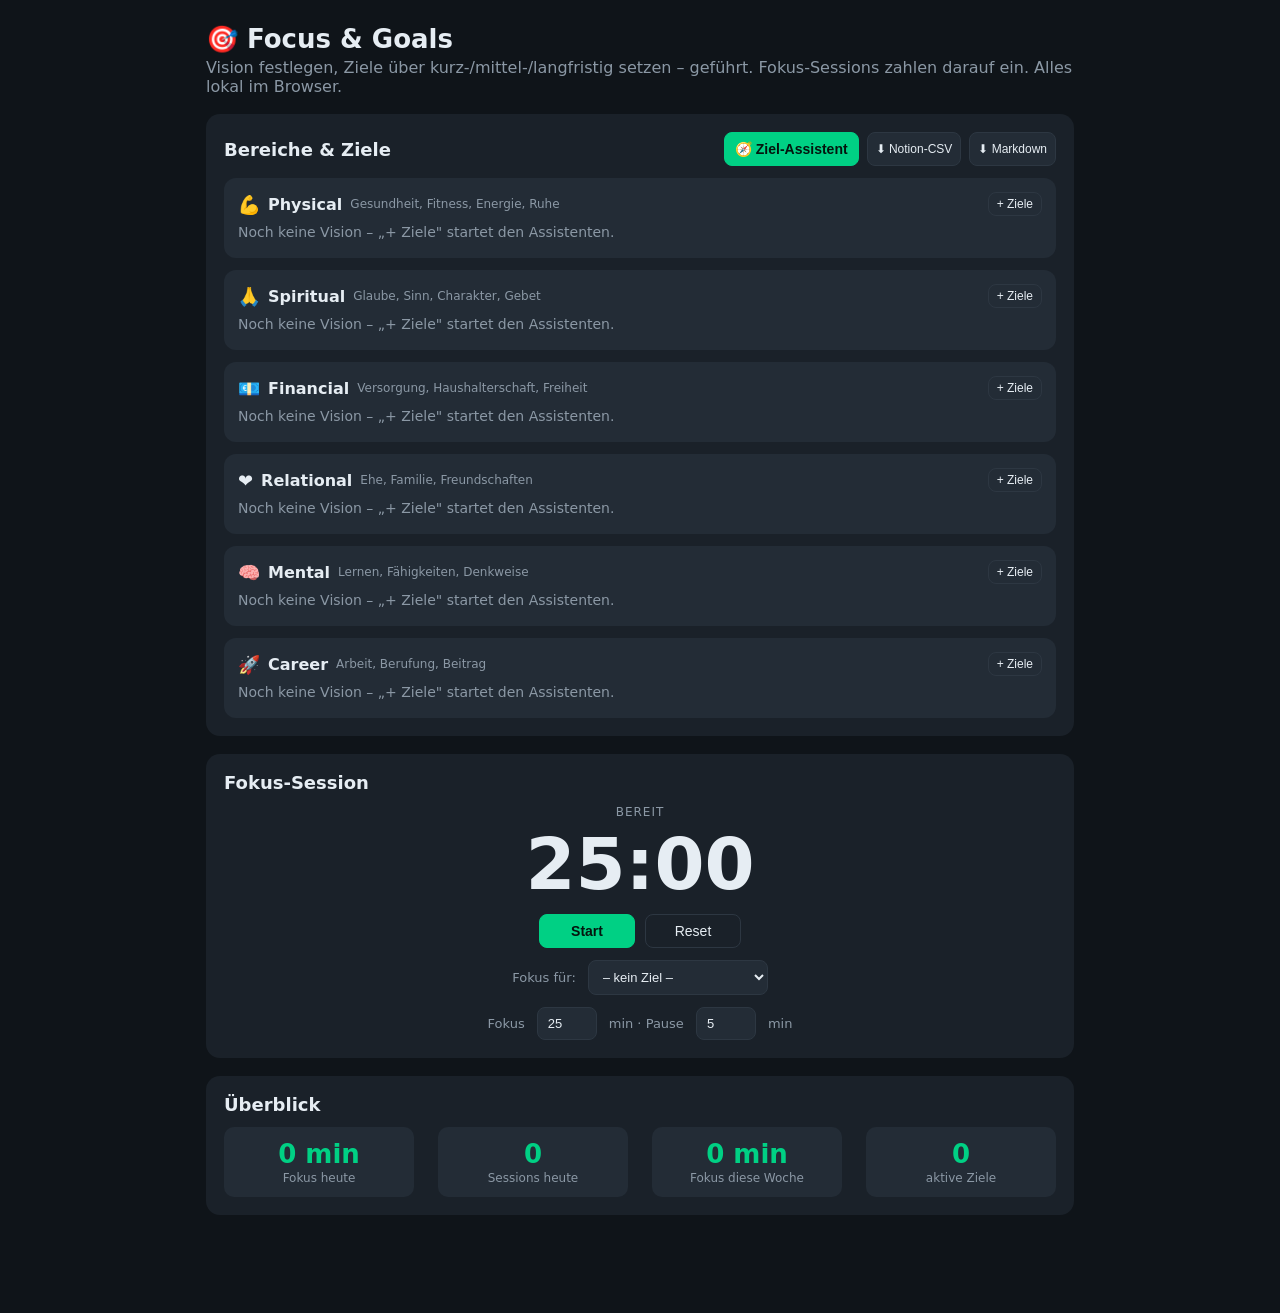
==== commit 0128ed81: "Notion-Export: CSV (Datenbank-Import) + Markdown (Seite einfügen) Zwei Buttons im Bereiche-Kopf: - "" ====
--- a/vorschau.html
+++ b/vorschau.html
@@ -90,8 +90,9 @@
 label.fld input { display: block; width: 100%; margin-top: 4px; }
 
 /* Areas overview */
-.areas-head { display: flex; align-items: center; justify-content: space-between; gap: 10px; }
+.areas-head { display: flex; align-items: center; justify-content: space-between; gap: 10px; flex-wrap: wrap; }
 .areas-head h2 { margin: 0; }
+.areas-actions { display: flex; gap: 8px; flex-wrap: wrap; }
 .area { background: var(--panel2); border-radius: 12px; padding: 14px; margin-top: 12px; }
 .area-h { display: flex; align-items: center; gap: 8px; flex-wrap: wrap; }
 .ai { font-size: 18px; }
@@ -214,6 +215,63 @@
   function humanMin(min){ if(min<60)return min+' min'; var h=Math.floor(min/60),m=min%60; return h+' h'+(m?' '+m+' min':'') }
   function goalProgress(g){ if(g.status==='done')return 100; if(!g.milestones||!g.milestones.length)return 0; return Math.round(g.milestones.filter(function(m){return m.done}).length/g.milestones.length*100) }
   function seasonGoal(){ return state.goals.find(function(g){return g.seasonPriority && g.status!=='done'}) }
+
+  // ---------- Export (Notion) ----------
+  var HZ_LABEL = { long:'Langfristig (~1 Jahr)', mid:'Mittelfristig (1–3 Monate)', short:'Kurzfristig (1–2 Wochen)' }
+  function download(name, text, mime){
+    try{
+      var b=new Blob([text],{type:mime+';charset=utf-8'}), u=URL.createObjectURL(b)
+      var a=document.createElement('a'); a.href=u; a.download=name; document.body.appendChild(a); a.click(); a.remove(); URL.revokeObjectURL(u)
+    }catch(e){ alert('Download nicht möglich: '+e) }
+  }
+  function csvCell(v){ v=(v==null?'':String(v)); return '"'+v.replace(/"/g,'""')+'"' }
+  function exportCSV(){
+    var head=['Bereich','Vision','Horizont','Ziel','Messbar','Deadline','Fortschritt %','Status','Saison-Prioritaet','Fokus (min)']
+    var rows=[head.map(csvCell).join(',')]
+    state.areas.forEach(function(a){
+      goalsOfArea(a.id).forEach(function(g){
+        rows.push([ a.name, a.vision||'', HZ_LABEL[g.horizon]||g.horizon, g.title, g.measurable||'',
+          g.deadline||'', goalProgress(g), g.status==='done'?'Erledigt':'Aktiv',
+          g.seasonPriority?'Ja':'', goalFocus(g.id).min ].map(csvCell).join(','))
+      })
+    })
+    download('focus-goals.csv', '﻿'+rows.join('\r\n'), 'text/csv')
+  }
+  function buildMarkdown(){
+    var lines=['# Focus & Goals — Export ('+new Date().toLocaleDateString('de')+')','']
+    var sg=seasonGoal()
+    if(sg){ var sa=areaById(sg.areaId); lines.push('> ★ **Diese Saison – die eine Sache:** '+(sa?sa.name+': ':'')+sg.title,'') }
+    state.areas.forEach(function(a){
+      var goals=goalsOfArea(a.id)
+      if(!a.vision && !goals.length) return
+      lines.push('## '+(AREA_ICON[a.id]||'🎯')+' '+a.name)
+      if(a.vision) lines.push('**Vision:** '+a.vision)
+      HORIZONS.forEach(function(hz){
+        var list=goals.filter(function(g){return g.horizon===hz.key})
+        if(!list.length) return
+        lines.push('','### '+hz.label+' · '+hz.span)
+        list.forEach(function(g){
+          var bits=[]
+          if(g.measurable) bits.push('🎯 '+g.measurable)
+          if(g.deadline) bits.push('📅 '+g.deadline)
+          bits.push(goalProgress(g)+'%')
+          if(g.status==='done') bits.push('✅ erledigt')
+          if(g.seasonPriority) bits.push('★ Saison')
+          lines.push('- **'+g.title+'**'+(bits.length?' — '+bits.join(' · '):''))
+          ;(g.milestones||[]).forEach(function(m){ lines.push('    - ['+(m.done?'x':' ')+'] '+m.text) })
+        })
+      })
+      lines.push('')
+    })
+    return lines.join('\n')
+  }
+  function exportMarkdown(){
+    var md=buildMarkdown()
+    if(navigator.clipboard && navigator.clipboard.writeText){
+      navigator.clipboard.writeText(md).then(function(){ alert('Markdown in die Zwischenablage kopiert.\n\nIn Notion: neue Seite öffnen und einfügen (Cmd/Ctrl+V).') },
+        function(){ download('focus-goals.md', md, 'text/markdown') })
+    } else download('focus-goals.md', md, 'text/markdown')
+  }
 
   // ---------- Timer ----------
   function beep(){ try{ var c=new (window.AudioContext||window.webkitAudioContext)(),o=c.createOscillator(),g=c.createGain(); o.connect(g);g.connect(c.destination); o.type='sine';o.frequency.value=660;g.gain.value=0.15;o.start();o.stop(c.currentTime+0.25) }catch(e){} }
@@ -355,7 +413,10 @@
   // ---------- Render: Bereiche & Ziele ----------
   function renderAreas(){
     var box=el('areas')
-    var h='<div class="areas-head"><h2>Bereiche & Ziele</h2><button id="startWiz" class="primary">🧭 Ziel-Assistent</button></div>'
+    var h='<div class="areas-head"><h2>Bereiche & Ziele</h2><div class="areas-actions">'
+      +'<button id="startWiz" class="primary">🧭 Ziel-Assistent</button>'
+      +'<button id="expCsv" class="sm">⬇ Notion-CSV</button>'
+      +'<button id="expMd" class="sm">⬇ Markdown</button></div></div>'
 
     var sg=seasonGoal()
     if(sg){ var sa=areaById(sg.areaId)
@@ -384,6 +445,8 @@
     box.innerHTML=h
 
     el('startWiz').onclick=function(){ startWizard('') }
+    el('expCsv').onclick=exportCSV
+    el('expMd').onclick=exportMarkdown
     box.querySelectorAll('[data-wiz]').forEach(function(b){ b.onclick=function(){ startWizard(b.getAttribute('data-wiz')) } })
     bindGoalEvents(box)
   }
